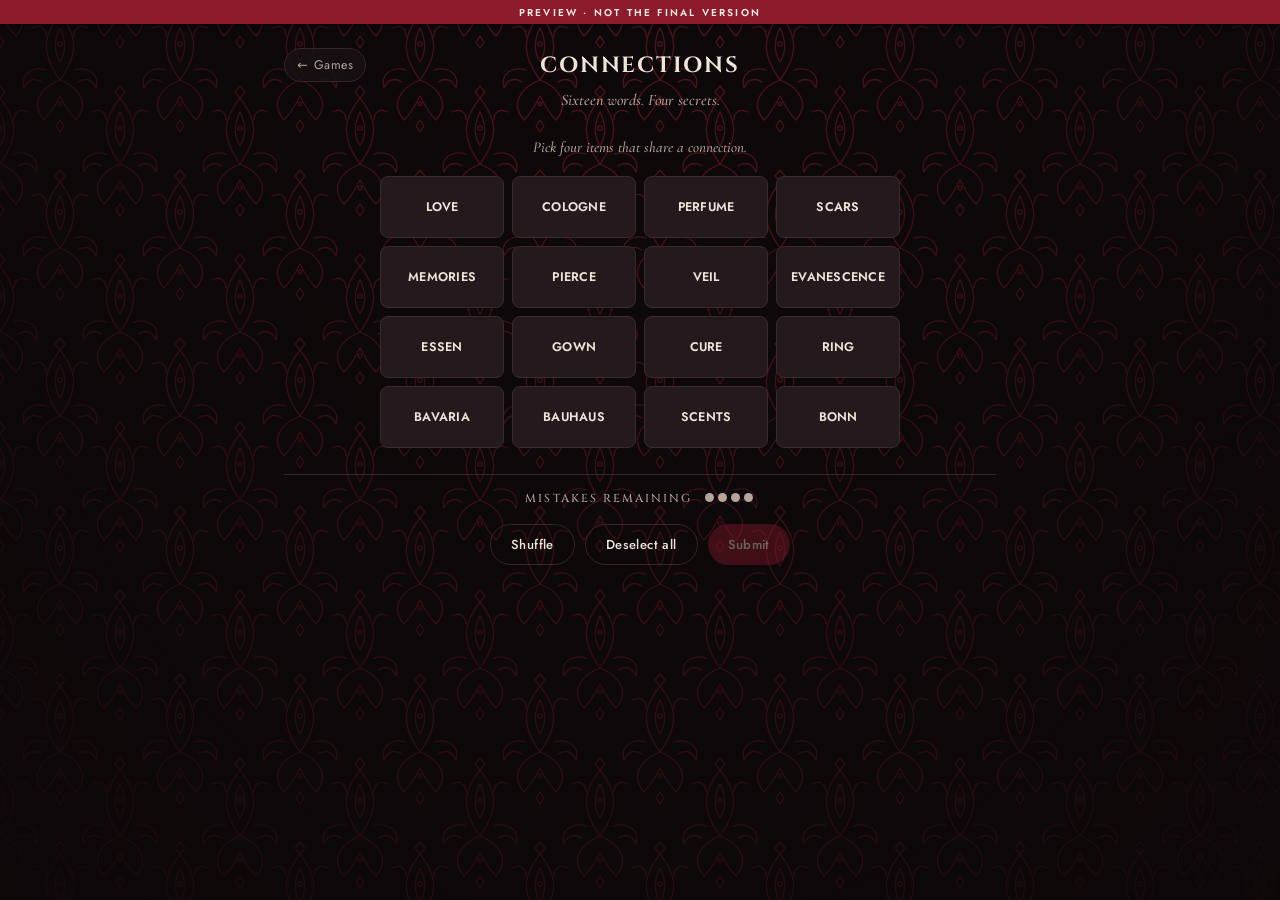
==== connections.html @ 5ed7ba8a "Add files via upload" ====
<!DOCTYPE html>
<html lang="en">
<head>
<meta charset="UTF-8">
<meta name="viewport" content="width=device-width, initial-scale=1.0, maximum-scale=1.0, user-scalable=no">
<meta name="robots" content="noindex, nofollow">

<link rel="icon" href="favicon.ico" sizes="any">
<link rel="icon" href="favicon-32.png" type="image/png" sizes="32x32">
<link rel="apple-touch-icon" href="favicon-180.png">
<meta name="theme-color" content="#0E090A">
<meta name="apple-mobile-web-app-capable" content="yes">
<meta name="mobile-web-app-capable" content="yes">
<meta name="apple-mobile-web-app-status-bar-style" content="black">
<meta name="apple-mobile-web-app-title" content="Deema’s Games">
<title>Connections — Deema’s Bridal Shower</title>
<link rel="stylesheet" href="fonts.css">
<link rel="stylesheet" href="styles.css">
<link rel="stylesheet" href="theme.css">
</head>
<body data-title="games.connections.title">

<div class="confetti"></div>

<div class="wrap">

  <div class="game-header">
    <a class="back-link" href="index.html">&larr; <span data-cfg="site.backLabel">Games</span></a>
    <h1 class="game-title" data-cfg="games.connections.title">Connections</h1>
    <span class="header-spacer back-link" aria-hidden="true">&larr; <span data-cfg="site.backLabel">Games</span></span>
  </div>
  <p class="game-sub" data-cfg="games.connections.sub">Sixteen words. Four secrets.</p>
  <p class="conn-instructions">Pick four items that share a connection.</p>

  <div id="solvedGroups"></div>
  <div class="conn-grid" id="grid"></div>

  <div class="mistakes" id="mistakes"></div>

  <div class="conn-controls">
    <button class="pill-btn ghost" id="shuffleBtn">Shuffle</button>
    <button class="pill-btn ghost" id="deselectBtn">Deselect all</button>
    <button class="pill-btn" id="submitBtn">Submit</button>
  </div>

</div>

<div class="toast" id="toast"></div>

<!-- Win / finish modal -->
<div class="modal-overlay" id="modalOverlay">
  <div class="win-modal">
    <div class="win-seal" id="winSeal">
      <svg viewBox="0 0 24 24" fill="none" xmlns="http://www.w3.org/2000/svg">
        <path d="M12 2c.6 3.6 2.4 5.4 6 6-3.6.6-5.4 2.4-6 6-.6-3.6-2.4-5.4-6-6 3.6-.6 5.4-2.4 6-6Z" fill="#fff"/>
        <path d="M19 15c.3 1.8 1.2 2.7 3 3-1.8.3-2.7 1.2-3 3-.3-1.8-1.2-2.7-3-3 1.8-.3 2.7-1.2 3-3Z" fill="#fff" opacity="0.85"/>
      </svg>
    </div>
    <h2 id="winTitle"></h2>
    <p id="winSub"></p>
    <p class="share-line" id="shareLine"></p>
    <div class="win-emoji-grid" id="winEmojiGrid"></div>
    <div class="share-row" id="shareRow">
      <button class="share-btn whatsapp" id="shareWhatsapp">
        <svg width="16" height="16" viewBox="0 0 24 24" fill="currentColor"><path d="M12.04 2C6.58 2 2.13 6.45 2.13 11.91c0 1.75.46 3.45 1.32 4.95L2.05 22l5.25-1.38a9.87 9.87 0 0 0 4.74 1.21h.01c5.46 0 9.9-4.45 9.9-9.91C21.96 6.45 17.5 2 12.04 2Z"/></svg>
        Share on WhatsApp
      </button>
      <button class="share-btn native" id="shareNative">&#128241; Share</button>
      <button class="share-btn copy" id="shareCopy">Copy message</button>
    </div>
    <button class="play-again-btn" id="playAgainBtn">&#8635; Play again</button>
  </div>
</div>

<script src="config.js"></script>
<script src="confetti.js"></script>
<script src="haptics.js"></script>
<script src="common.js"></script>
<script>
/* Groups + wording come from config.js (GAME_CONFIG.connections). */
const CFG = GAME_CONFIG.connections;
const CATEGORIES = CFG.groups.map(g => ({ key:g.key, name:g.name, words:g.words.map(w => w.toUpperCase()) }));
const MAX_MISTAKES = 4;
const EMOJI = { y:'🟨', g:'🟩', b:'🟦', p:'🟪' };
const SHARE_LINE = CFG.shareLine;

let allWords = [];
CATEGORIES.forEach(cat=>{
  if(cat.words.length !== 4) console.warn('Group "' + cat.name + '" should have exactly 4 words');
  cat.words.forEach(w=> allWords.push({ word:w, cat:cat.key }));
});

let order = [...allWords];
let selected = [];
let solved = [];
let mistakesUsed = 0;
let locked = false;
let guessLog = [];

const grid = document.getElementById('grid');
const solvedGroupsEl = document.getElementById('solvedGroups');
const mistakesEl = document.getElementById('mistakes');
const toastEl = document.getElementById('toast');
const submitBtn = document.getElementById('submitBtn');

function shuffle(arr){
  const a = [...arr];
  for(let i=a.length-1;i>0;i--){
    const j = Math.floor(Math.random()*(i+1));
    [a[i],a[j]] = [a[j],a[i]];
  }
  return a;
}

function showToast(msg){
  toastEl.textContent = msg;
  toastEl.classList.add('show');
  setTimeout(()=>toastEl.classList.remove('show'), 1300);
}

/* Long words (e.g. EVANESCENCE) shrink until they fit their tile. */
function fitCells(){
  grid.querySelectorAll('.conn-cell').forEach(cell=>{
    const span = cell.firstChild;
    cell.style.fontSize = '';
    let size = parseFloat(getComputedStyle(cell).fontSize);
    const pad = parseFloat(getComputedStyle(cell).paddingLeft) * 2 + 2;
    while(span.offsetWidth > cell.clientWidth - pad && size > 6.5){
      size -= 0.5;
      cell.style.fontSize = size + 'px';
    }
  });
}
window.addEventListener('resize', fitCells);

function render(){
  grid.innerHTML = '';
  const remaining = order.filter(item => !solved.includes(item.cat));
  remaining.forEach(item=>{
    const cell = document.createElement('button');
    cell.className = 'conn-cell';
    const span = document.createElement('span');
    span.textContent = item.word;
    cell.appendChild(span);
    if(selected.includes(item.word)) cell.classList.add('selected');
    cell.addEventListener('click', ()=> toggleSelect(item.word));
    grid.appendChild(cell);
  });
  fitCells();

  solvedGroupsEl.innerHTML = '';
  solved.forEach(catKey=>{
    const cat = CATEGORIES.find(c=>c.key===catKey);
    const div = document.createElement('div');
    div.className = 'solved-group ' + catKey;
    div.innerHTML = `<div class="g-title"></div><div class="g-items"></div>`;
    div.querySelector('.g-title').textContent = cat.name;
    div.querySelector('.g-items').textContent = cat.words.join(' · ');
    solvedGroupsEl.appendChild(div);
  });

  mistakesEl.innerHTML = 'Mistakes remaining&nbsp; ' +
    Array.from({length:MAX_MISTAKES}).map((_,i)=>
      `<span class="dot${i < mistakesUsed ? ' used' : ''}"></span>`
    ).join('');

  submitBtn.disabled = selected.length !== 4;
  if(solved.length === CATEGORIES.length) submitBtn.disabled = true;
}

function toggleSelect(word){
  if(locked) return;
  haptic(6);
  if(selected.includes(word)){
    selected = selected.filter(w=>w!==word);
  } else {
    if(selected.length >= 4) return;
    selected.push(word);
  }
  render();
}

function submitGuess(){
  if(selected.length !== 4 || locked) return;
  locked = true;

  const cats = selected.map(w => allWords.find(a=>a.word===w).cat);
  guessLog.push(cats);
  const allSame = cats.every(c => c === cats[0]);

  if(allSame){
    haptic([10,30,10]);
    solved.push(cats[0]);
    selected = [];
    locked = false;
    render();

    if(solved.length === CATEGORIES.length){
      setTimeout(()=>{ launchConfettiBurst(); openModal(true); }, 500);
    }
  } else {
    const counts = {};
    cats.forEach(c => counts[c] = (counts[c]||0) + 1);
    const maxCount = Math.max(...Object.values(counts));

    document.querySelectorAll('.conn-cell.selected').forEach(el=>el.classList.add('shake'));
    mistakesUsed++;
    haptic(15);

    setTimeout(()=>{
      document.querySelectorAll('.conn-cell.selected').forEach(el=>el.classList.remove('shake'));
      if(maxCount === 3) showToast('One away…');
      locked = false;

      if(mistakesUsed >= MAX_MISTAKES){
        CATEGORIES.forEach(c=>{ if(!solved.includes(c.key)) solved.push(c.key); });
        selected = [];
        render();
        setTimeout(()=> openModal(false), 400);
      } else {
        render();
      }
    }, 420);
  }
}

document.getElementById('submitBtn').addEventListener('click', submitGuess);
document.getElementById('deselectBtn').addEventListener('click', ()=>{ selected = []; render(); });
document.getElementById('shuffleBtn').addEventListener('click', ()=>{ order = shuffle(order); render(); });

/* ---------------- win / lose modal + share ---------------- */
const modalOverlay = document.getElementById('modalOverlay');
const winSeal = document.getElementById('winSeal');
const winTitle = document.getElementById('winTitle');
const winSub = document.getElementById('winSub');
const shareLine = document.getElementById('shareLine');
const shareRow = document.getElementById('shareRow');
const winEmojiGrid = document.getElementById('winEmojiGrid');

function buildEmojiGrid(){
  return guessLog.map(row => row.map(c => EMOJI[c]).join('')).join('\n');
}

function openModal(won){
  winEmojiGrid.textContent = buildEmojiGrid();
  if(won){
    winSeal.classList.remove('hidden');
    winTitle.textContent = CFG.winTitle;
    winSub.textContent = `Solved with ${mistakesUsed} mistake${mistakesUsed===1?'':'s'}.`;
    shareLine.textContent = '“' + SHARE_LINE + '”';
    shareLine.style.display = '';
    shareRow.style.display = '';
  } else {
    winSeal.classList.add('hidden');
    winTitle.textContent = 'So close!';
    winSub.textContent = "Out of guesses — here's the full list above.";
    shareLine.style.display = 'none';
    shareRow.style.display = 'none';
  }
  modalOverlay.classList.add('show');
}
function closeModal(){ modalOverlay.classList.remove('show'); }

document.getElementById('playAgainBtn').addEventListener('click', ()=>{
  closeModal();
  selected = []; solved = []; mistakesUsed = 0; guessLog = []; locked = false;
  order = shuffle(allWords);
  render();
});
modalOverlay.addEventListener('click', (e)=>{ if(e.target === modalOverlay) closeModal(); });

function shareText(){ return `${SHARE_LINE}\n\n${buildEmojiGrid()}`; }
document.getElementById('shareWhatsapp').addEventListener('click', ()=>{
  window.open('https://wa.me/?text=' + encodeURIComponent(shareText()), '_blank');
});
document.getElementById('shareNative').addEventListener('click', async ()=>{
  if(navigator.share){
    try{ await navigator.share({ text: shareText() }); } catch(e){}
  } else { copyToClipboard(); }
});
document.getElementById('shareCopy').addEventListener('click', copyToClipboard);
function copyToClipboard(){
  navigator.clipboard.writeText(shareText()).then(()=>{
    showToast('Copied — paste it anywhere!');
  }).catch(()=>{
    showToast('Could not copy — try Share instead');
  });
}

order = shuffle(order);
render();
// fonts load after first paint; re-fit once they're ready
if(document.fonts && document.fonts.ready) document.fonts.ready.then(fitCells);
</script>
</body>
</html>
---- fonts.css ----
/* Self-hosted fonts (no Google Fonts request, so the page loads fast and works offline-ish).
   Licences: UnifrakturCook, Cinzel, Cormorant Garamond, Jost are all SIL Open Font License 1.1 (free for commercial use). */

@font-face{ font-family:'UnifrakturCook'; font-style:normal; font-weight:700; font-display:swap;
  src:url('unifrakturcook-latin-700-normal.woff2') format('woff2'); }

@font-face{ font-family:'Cinzel'; font-style:normal; font-weight:500; font-display:swap;
  src:url('cinzel-latin-500-normal.woff2') format('woff2'); }
@font-face{ font-family:'Cinzel'; font-style:normal; font-weight:700; font-display:swap;
  src:url('cinzel-latin-700-normal.woff2') format('woff2'); }

@font-face{ font-family:'Cormorant Garamond'; font-style:italic; font-weight:500; font-display:swap;
  src:url('cormorant-garamond-latin-500-italic.woff2') format('woff2'); }
@font-face{ font-family:'Cormorant Garamond'; font-style:italic; font-weight:600; font-display:swap;
  src:url('cormorant-garamond-latin-600-italic.woff2') format('woff2'); }
@font-face{ font-family:'Cormorant Garamond'; font-style:normal; font-weight:600; font-display:swap;
  src:url('cormorant-garamond-latin-600-normal.woff2') format('woff2'); }

@font-face{ font-family:'Jost'; font-style:normal; font-weight:400; font-display:swap;
  src:url('jost-latin-400-normal.woff2') format('woff2'); }
@font-face{ font-family:'Jost'; font-style:normal; font-weight:500; font-display:swap;
  src:url('jost-latin-500-normal.woff2') format('woff2'); }
@font-face{ font-family:'Jost'; font-style:normal; font-weight:600; font-display:swap;
  src:url('jost-latin-600-normal.woff2') format('woff2'); }
---- styles.css ----
/* ============================================================
   PARTY GAMES — shared structure
   Everything colour/font related is a CSS variable at the top.
   A customer theme (theme.css) only overrides these variables
   and adds decoration — it never needs to touch this file.
   ============================================================ */

:root{
  /* surfaces + text */
  --ivory:      #FBF6ED;   /* page background */
  --paper:      #FFFFFF;   /* cards, modals, empty cells */
  --ink:        #2B231D;   /* main text */
  --ink-soft:   #7A6C5D;   /* secondary text */
  --rule:       #E4D9C6;   /* hairlines + borders */

  /* accents */
  --rose:       #C1707E;
  --rose-deep:  #9C4A58;
  --gold:       #AE8A4E;
  --gold-soft:  #E8D9B8;
  --on-accent:  #FFFFFF;  /* text on top of an accent colour */

  /* buttons + toast */
  --btn-bg:     var(--ink);
  --btn-fg:     #FFFFFF;
  --btn-hover:  var(--rose-deep);
  --toast-bg:   var(--ink);
  --toast-fg:   #FFFFFF;
  --overlay:    rgba(43,35,29,0.45);

  /* Wordle states */
  --correct:    #6E8B5E;
  --present:    #C79A2E;
  --absent:     #9C9186;
  --cell-filled:#B8A98F;
  --key-bg:     #E4DACB;
  --key-hover:  #D9CCB6;

  /* Connections */
  --tile-bg:       #EFE7D8;
  --tile-hover:    #E4D8C1;
  --selected-bg:   var(--ink);
  --selected-fg:   #FFFFFF;
  --cat-yellow-bg: #FBF0D6;  --cat-yellow: #C79A2E;   /* bg = fill, fg = text colour */
  --cat-green-bg:  #E7EFDF;  --cat-green:  #6E8B5E;
  --cat-blue-bg:   #E1EAF1;  --cat-blue:   #5C7C9C;
  --cat-purple-bg: #EEE1EC;  --cat-purple: #8A6389;

  /* Mini crossword */
  --xw-cell:    #FFFFFF;
  --xw-ink:     #2B231D;
  --xw-num:     #7A6C5D;
  --xw-line:    #2B231D;   /* grid lines + black squares */
  --xw-word:    #F6EEDC;   /* highlighted word */
  --xw-active:  #E8D9B8;   /* highlighted cell */
  --xw-active-ink: #9C4A58;

  /* fonts */
  --font-display: Georgia, 'Times New Roman', serif;   /* big masthead */
  --font-heading: Georgia, 'Times New Roman', serif;   /* titles */
  --font-italic:  Georgia, 'Times New Roman', serif;   /* taglines */
  --font-body:    'Jost', system-ui, sans-serif;
  --font-letters: ui-monospace, Menlo, Consolas, monospace;

  --radius: 14px;
  --shadow: 0 1px 2px rgba(43,35,29,0.06), 0 8px 24px rgba(43,35,29,0.07);
  --shadow-hover: 0 4px 6px rgba(43,35,29,0.08), 0 16px 32px rgba(43,35,29,0.11);
  --texture: rgba(174,138,78,0.10);
}

*{ box-sizing:border-box; }
html,body{ margin:0; padding:0; }

body{
  background:var(--ivory);
  color:var(--ink);
  font-family:var(--font-body);
  min-height:100vh;
  position:relative;
  overflow-x:hidden;
  -webkit-text-size-adjust:100%;
}

/* faint texture so the page doesn't read flat */
body::before{
  content:"";
  position:fixed; inset:0;
  background-image: radial-gradient(circle at 1px 1px, var(--texture) 1px, transparent 0);
  background-size:22px 22px;
  pointer-events:none;
  z-index:0;
}

a{ color:inherit; }

/* ---------- confetti drift (ambient motion) ---------- */
.confetti{ position:fixed; inset:0; pointer-events:none; z-index:1; overflow:hidden; }
.confetti span{
  position:absolute; top:-5%;
  width:7px; height:11px;
  opacity:0.55;
  animation:drift linear infinite;
  border-radius:1px;
}
@keyframes drift{ to{ transform:translateY(112vh) rotate(200deg); } }
@media (prefers-reduced-motion: reduce){ .confetti{ display:none; } }

/* ---------- shell ---------- */
.wrap{
  position:relative; z-index:2;
  max-width:760px;
  margin:0 auto;
  padding:48px 24px 80px;
}

.eyebrow{
  font-family:var(--font-body);
  font-size:12px;
  letter-spacing:0.22em;
  text-transform:uppercase;
  color:var(--rose-deep);
  text-align:center;
  margin:0 0 14px;
}

.masthead{
  text-align:center;
  font-family:var(--font-display);
  font-style:italic;
  font-weight:600;
  font-size:clamp(40px,9vw,64px);
  line-height:1.02;
  margin:0;
  letter-spacing:-0.01em;
}
.masthead .amp{ color:var(--rose); font-style:italic; display:block; }

.subhead{
  text-align:center;
  font-family:var(--font-body);
  font-size:14px;
  color:var(--ink-soft);
  margin:14px 0 0;
  letter-spacing:0.04em;
}

.rule{
  border:none;
  border-top:1px solid var(--rule);
  margin:34px auto;
  max-width:420px;
  position:relative;
}
.rule::after{
  content:"✦";
  position:absolute; left:50%; top:50%;
  transform:translate(-50%,-50%);
  background:var(--ivory);
  color:var(--gold);
  padding:0 12px;
  font-size:12px;
}

/* ---------- tile grid (landing) ---------- */
.tile-grid{
  display:grid;
  grid-template-columns:repeat(3,1fr);
  gap:20px;
  margin-top:36px;
}
@media (max-width:640px){ .tile-grid{ grid-template-columns:1fr; } }

.tile{
  background:var(--paper);
  border:1px solid var(--rule);
  border-radius:var(--radius);
  box-shadow:var(--shadow);
  padding:28px 20px 22px;
  text-align:center;
  text-decoration:none;
  color:var(--ink);
  display:flex;
  flex-direction:column;
  align-items:center;
  gap:10px;
  transition:transform .18s ease, box-shadow .18s ease;
  position:relative;
}
.tile:hover{ transform:translateY(-4px); box-shadow:var(--shadow-hover); }
.tile:focus-visible{ outline:3px solid var(--rose); outline-offset:3px; }

.tile-icon{ width:76px; height:auto; max-height:64px; object-fit:contain; margin-bottom:2px; }

.tile h2{ font-family:var(--font-heading); font-weight:600; font-size:21px; margin:2px 0 0; }
.tile p{ font-size:12.5px; color:var(--ink-soft); margin:0; letter-spacing:0.02em; }
.tile .tag{
  margin-top:6px;
  font-family:var(--font-letters);
  font-size:10px;
  letter-spacing:0.08em;
  color:var(--gold);
  text-transform:uppercase;
}

footer.foot{
  text-align:center;
  margin-top:56px;
  font-family:var(--font-italic);
  font-style:italic;
  color:var(--ink-soft);
  font-size:14px;
}

/* ---------- game chrome (shared by game pages) ---------- */
.game-header{
  display:grid;
  grid-template-columns: auto 1fr auto;
  align-items:center;
  gap:10px;
  margin-bottom:8px;
}
.back-link{
  grid-column:1;
  justify-self:start;
  font-family:var(--font-body);
  font-size:13px;
  color:var(--ink-soft);
  text-decoration:none;
  border:1px solid var(--rule);
  background:var(--paper);
  padding:7px 12px;
  border-radius:20px;
  display:inline-flex;
  align-items:center;
  gap:6px;
  white-space:nowrap;
  flex-shrink:0;
}
.back-link:hover{ border-color:var(--rose); color:var(--rose-deep); }
.header-spacer{ grid-column:3; visibility:hidden; pointer-events:none; }

.game-title{
  font-family:var(--font-heading);
  font-style:italic;
  font-weight:600;
  font-size:28px;
  text-align:center;
  margin:0;
}
.game-sub{ text-align:center; color:var(--ink-soft); font-size:13px; margin:6px 0 28px; }

.pill-btn{
  font-family:var(--font-body);
  font-weight:500;
  font-size:13px;
  letter-spacing:0.03em;
  background:var(--btn-bg);
  color:var(--btn-fg);
  border:none;
  border-radius:24px;
  padding:10px 20px;
  cursor:pointer;
  transition:background .15s ease, transform .1s ease;
}
.pill-btn:hover{ background:var(--btn-hover); }
.pill-btn:active{ transform:scale(0.97); }
.pill-btn:disabled{ opacity:0.4; cursor:default; }
.pill-btn.ghost{ background:transparent; color:var(--ink); border:1px solid var(--rule); }
.pill-btn.ghost:hover{ background:var(--paper); border-color:var(--rose); color:var(--rose-deep); }

.toast{
  position:fixed;
  top:22px; left:50%;
  transform:translateX(-50%) translateY(-16px);
  background:var(--toast-bg);
  color:var(--toast-fg);
  font-family:var(--font-body);
  font-size:13.5px;
  padding:10px 18px;
  border-radius:8px;
  opacity:0;
  pointer-events:none;
  transition:opacity .2s ease, transform .2s ease;
  z-index:50;
  box-shadow:var(--shadow);
  max-width:90vw;
  text-align:center;
}
.toast.show{ opacity:1; transform:translateX(-50%) translateY(0); }

/* ---------- WORDLE ---------- */
.wordle-board{
  display:grid;
  grid-template-rows:repeat(6,1fr);
  gap:6px;
  max-width:330px;
  margin:0 auto 26px;
}
.wordle-row{ display:grid; grid-template-columns:repeat(5,1fr); gap:6px; }
.wordle-cell{
  aspect-ratio:1;
  border:2px solid var(--rule);
  background:var(--paper);
  display:flex; align-items:center; justify-content:center;
  font-family:var(--font-letters);
  font-weight:700;
  font-size:26px;
  text-transform:uppercase;
  color:var(--ink);
  border-radius:6px;
  transition:transform .12s ease;
}
.wordle-cell.filled{ border-color:var(--cell-filled); }
.wordle-cell.pop{ transform:scale(1.06); }
.wordle-cell.correct{ background:var(--correct); border-color:var(--correct); color:var(--on-accent); }
.wordle-cell.present{ background:var(--present); border-color:var(--present); color:var(--on-accent); }
.wordle-cell.absent{ background:var(--absent); border-color:var(--absent); color:var(--on-accent); }
.wordle-cell.flip{ animation:flip .5s ease forwards; }
@keyframes flip{
  0%{ transform:rotateX(0); } 50%{ transform:rotateX(90deg); }
  51%{ transform:rotateX(90deg); } 100%{ transform:rotateX(0); }
}

.keyboard{ max-width:480px; margin:0 auto; display:flex; flex-direction:column; gap:8px; }
.key-row{ display:flex; gap:6px; justify-content:center; }
.key{
  font-family:var(--font-body);
  font-weight:600;
  font-size:13px;
  border:none;
  background:var(--key-bg);
  color:var(--ink);
  border-radius:6px;
  height:46px;
  min-width:32px;
  flex:1;
  display:flex; align-items:center; justify-content:center;
  cursor:pointer;
  transition:background .12s ease, transform .08s ease;
  text-transform:uppercase;
}
.key:hover{ background:var(--key-hover); }
.key:active{ transform:scale(0.90); background:var(--key-hover); }
.key.wide{ flex:1.6; font-size:11px; }
.key.correct{ background:var(--correct); color:var(--on-accent); }
.key.present{ background:var(--present); color:var(--on-accent); }
.key.absent{ background:var(--absent); color:var(--on-accent); }

/* ---------- CONNECTIONS ---------- */
.conn-instructions{ text-align:center; font-size:13px; color:var(--ink-soft); margin-bottom:20px; }
.conn-grid{
  display:grid;
  grid-template-columns:repeat(4,1fr);
  gap:8px;
  max-width:520px;
  margin:0 auto 18px;
}
.conn-cell{
  aspect-ratio:2/1;
  background:var(--tile-bg);
  color:var(--ink);
  border:none;
  border-radius:8px;
  font-family:var(--font-body);
  font-weight:600;
  font-size:12.5px;
  letter-spacing:0.02em;
  text-transform:uppercase;
  display:flex; align-items:center; justify-content:center;
  text-align:center;
  padding:6px;
  cursor:pointer;
  transition:transform .1s ease, background .15s ease;
  user-select:none;
  overflow:hidden;
  white-space:nowrap;
}
.conn-cell:hover{ background:var(--tile-hover); }
.conn-cell:active{ transform:scale(0.93); }
.conn-cell.selected{ background:var(--selected-bg); color:var(--selected-fg); transform:scale(0.97); }
.conn-cell.shake{ animation:shake .4s ease; }
@keyframes shake{
  20%{ transform:translateX(-6px); } 40%{ transform:translateX(6px); }
  60%{ transform:translateX(-4px); } 80%{ transform:translateX(4px); }
}

.solved-group{
  max-width:520px;
  margin:0 auto 8px;
  border-radius:8px;
  padding:14px 16px;
  text-align:center;
  animation:reveal .3s ease;
}
@keyframes reveal{ from{ opacity:0; transform:translateY(-6px);} to{ opacity:1; transform:translateY(0);} }
.solved-group.y{ background:var(--cat-yellow-bg); color:var(--cat-yellow); }
.solved-group.g{ background:var(--cat-green-bg);  color:var(--cat-green); }
.solved-group.b{ background:var(--cat-blue-bg);   color:var(--cat-blue); }
.solved-group.p{ background:var(--cat-purple-bg); color:var(--cat-purple); }
.solved-group .g-title{ font-weight:700; font-size:13px; letter-spacing:0.02em; text-transform:uppercase; }
.solved-group .g-items{ font-size:12.5px; margin-top:2px; text-transform:uppercase; }

.conn-controls{ display:flex; gap:10px; justify-content:center; margin-top:18px; }
.mistakes{
  text-align:center;
  font-size:12.5px;
  color:var(--ink-soft);
  margin-top:26px;
  padding-top:16px;
  border-top:1px solid var(--rule);
  letter-spacing:0.15em;
}
.mistakes .dot{ display:inline-block; width:9px; height:9px; border-radius:50%; background:var(--ink-soft); margin:0 2px; }
.mistakes .dot.used{ background:var(--rose); }

/* ---------- MINI CROSSWORD (grid + clue bar + keyboard) ---------- */
.xw-wrap{ max-width:420px; }

.xw-board{
  display:grid;
  gap:2px;
  background:var(--xw-line);
  padding:2px;
  border-radius:6px;
  width:min(100%, 340px);
  aspect-ratio:1;
  margin:8px auto 14px;
}
.xw-cell{
  background:var(--xw-cell);
  position:relative;
  display:flex; align-items:center; justify-content:center;
  cursor:pointer;
  user-select:none;
  transition:transform .08s ease;
}
.xw-cell.block{ background:var(--xw-line); cursor:default; }
.xw-cell:not(.block):active{ transform:scale(0.90); }
.xw-cell .xw-letter{
  font-family:var(--font-letters);
  font-weight:700;
  font-size:clamp(16px, 5vw, 24px);
  text-transform:uppercase;
  color:var(--xw-ink);
  line-height:1;
}
.xw-cell.active-word{ background:var(--xw-word); }
.xw-cell.active-cell{ background:var(--xw-active); }
.xw-cell.active-cell .xw-letter{ color:var(--xw-active-ink); }
.xw-num{
  position:absolute; top:2px; left:4px;
  font-family:var(--font-body);
  font-size:9px;
  color:var(--xw-num);
  font-weight:600;
  pointer-events:none;
}

.xw-cluebar{
  display:flex;
  align-items:center;
  gap:8px;
  background:var(--rose);
  border-radius:10px;
  padding:10px 6px;
  margin-bottom:16px;
  min-height:52px;
}
.xw-nav-arrow{
  flex-shrink:0;
  width:34px; height:34px;
  border-radius:50%;
  border:none;
  background:rgba(255,255,255,0.25);
  color:var(--on-accent);
  font-size:19px;
  line-height:1;
  cursor:pointer;
  display:flex; align-items:center; justify-content:center;
}
.xw-nav-arrow:hover{ background:rgba(255,255,255,0.4); }
.xw-nav-arrow:active{ transform:scale(0.92); }
.xw-clue-text{
  flex:1;
  color:var(--on-accent);
  font-family:var(--font-body);
  font-size:13.5px;
  line-height:1.35;
  text-align:center;
}
.xw-keyboard{ margin-bottom:16px; }
.xw-toolbar{ display:flex; gap:8px; justify-content:center; flex-wrap:wrap; }
.xw-toolbar .pill-btn{ padding:9px 16px; font-size:12.5px; }

@media (max-width:480px){
  .xw-board{ width:min(100%, 300px); margin:4px auto 12px; }
  .xw-cluebar{ padding:8px 4px; margin-bottom:12px; min-height:46px; }
  .xw-nav-arrow{ width:30px; height:30px; font-size:17px; }
  .xw-clue-text{ font-size:12.5px; }
  .xw-keyboard{ margin-bottom:12px; }
  .key{ height:42px; font-size:12px; }
}

/* ---------- restart / new-word control ----------
   Deliberately distinct from .pill-btn so it can't be mistaken for the
   on-screen Enter key: outlined, accent-toned, on its own row. */
.restart-row{
  display:flex; justify-content:center;
  margin-top:26px;
  padding-top:20px;
  border-top:1px solid var(--rule);
}
.restart-btn{
  font-family:var(--font-body);
  font-weight:600;
  font-size:13px;
  letter-spacing:0.03em;
  background:var(--paper);
  color:var(--rose-deep);
  border:1.5px solid var(--rose);
  border-radius:24px;
  padding:10px 22px;
  cursor:pointer;
  display:inline-flex; align-items:center; gap:7px;
  transition:background .15s ease, transform .1s ease;
}
.restart-btn:hover{ background:var(--rose); color:var(--on-accent); }
.restart-btn:active{ transform:scale(0.97); }

/* ---------- win modal ---------- */
.modal-overlay{
  position:fixed; inset:0;
  background:var(--overlay);
  display:flex; align-items:center; justify-content:center;
  z-index:60;
  opacity:0; pointer-events:none;
  transition:opacity .25s ease;
  padding:20px;
}
.modal-overlay.show{ opacity:1; pointer-events:auto; }

.win-modal{
  background:var(--paper);
  border-radius:18px;
  padding:34px 30px 28px;
  max-width:360px;
  width:100%;
  text-align:center;
  box-shadow:0 20px 60px rgba(0,0,0,0.35);
  transform:scale(0.85) translateY(10px);
  transition:transform .3s cubic-bezier(.34,1.56,.64,1);
  position:relative;
}
.modal-overlay.show .win-modal{ transform:scale(1) translateY(0); }

.win-seal{
  width:64px; height:64px;
  margin:0 auto 14px;
  border-radius:50%;
  display:flex; align-items:center; justify-content:center;
  background:var(--rose-deep);
}
.win-seal svg{ width:30px; height:30px; }
.win-seal.hidden{ display:none; }
.win-modal h2{ font-family:var(--font-heading); font-style:italic; font-weight:600; font-size:26px; margin:0 0 6px; }
.win-modal p{ font-size:13.5px; color:var(--ink-soft); margin:0 0 22px; }
.win-emoji-grid{ font-size:20px; line-height:1.35; letter-spacing:2px; margin-bottom:20px; user-select:all; white-space:pre-line; }
.share-line{
  font-family:var(--font-italic);
  font-style:italic;
  font-size:14px;
  color:var(--rose-deep);
  line-height:1.4;
  margin:0 0 18px;
  padding:0 4px;
}

.share-row{ display:flex; flex-direction:column; gap:9px; }
.share-btn{
  font-family:var(--font-body);
  font-weight:600;
  font-size:13.5px;
  border-radius:24px;
  padding:11px 18px;
  cursor:pointer;
  border:none;
  display:flex; align-items:center; justify-content:center; gap:8px;
  transition:transform .1s ease, filter .15s ease;
}
.share-btn:active{ transform:scale(0.97); }
.share-btn:hover{ filter:brightness(0.94); }
.share-btn.whatsapp{ background:#3FA34D; color:#fff; }
.share-btn.native{ background:var(--btn-bg); color:var(--btn-fg); }
.share-btn.copy{ background:transparent; color:var(--ink); border:1px solid var(--rule); }

.play-again-btn{
  margin-top:6px;
  font-family:var(--font-body);
  font-weight:600;
  font-size:13.5px;
  letter-spacing:0.03em;
  background:var(--btn-bg);
  color:var(--btn-fg);
  border:none;
  border-radius:24px;
  padding:11px 24px;
  cursor:pointer;
  display:inline-flex; align-items:center; gap:7px;
  transition:background .15s ease, transform .1s ease;
}
.play-again-btn:hover{ background:var(--btn-hover); }
.play-again-btn:active{ transform:scale(0.97); }

/* ---------- confetti burst (on win) ---------- */
.burst-piece{
  position:fixed;
  top:-10px;
  width:8px; height:14px;
  z-index:70;
  pointer-events:none;
  animation:burst-fall var(--dur) ease-in forwards;
  animation-delay:var(--delay);
}
@keyframes burst-fall{
  0%{ transform:translate(0,0) rotate(0deg); opacity:1; }
  100%{ transform:translate(var(--x), 105vh) rotate(var(--rot)); opacity:0.9; }
}
@media (prefers-reduced-motion: reduce){ .burst-piece{ display:none; } }

/* ============================================================
   MOBILE COMPACTION — keeps Wordle & Connections inside a single
   phone screen with no scrolling.
   ============================================================ */
@media (max-width:480px){
  .wrap{ padding:20px 14px 28px; }
  .game-header{ margin-bottom:2px; }
  .game-title{ font-size:23px; }
  .game-sub{ margin:4px 0 16px; font-size:12px; }
  .back-link{ padding:6px 10px; font-size:12px; }

  .wordle-board{ gap:5px; margin:0 auto 16px; max-width:280px; }
  .wordle-cell{ font-size:21px; border-width:1.5px; }
  .keyboard{ gap:6px; }
  .key-row{ gap:4px; }
  .key{ height:44px; font-size:12px; min-width:26px; }
  .restart-row{ margin-top:16px; padding-top:14px; }
  .restart-btn{ padding:8px 18px; font-size:12.5px; }

  .conn-instructions{ margin-bottom:14px; font-size:12px; }
  .conn-grid{ gap:6px; margin-bottom:14px; }
  .conn-cell{ font-size:11px; padding:4px; aspect-ratio:2.3/1; }
  .solved-group{ padding:10px 12px; margin-bottom:6px; }
  .solved-group .g-title{ font-size:11.5px; }
  .solved-group .g-items{ font-size:11.5px; }
  .conn-controls{ margin-top:14px; gap:8px; flex-wrap:wrap; }
  .conn-controls .pill-btn{ padding:9px 14px; font-size:12px; }
  .mistakes{ margin-top:20px; padding-top:14px; }
}

/* Stop double-tap / pinch zoom firing on rapid key taps
   (belt-and-braces alongside the viewport meta tag). */
button, .conn-cell, .xw-cell{ touch-action:manipulation; -webkit-tap-highlight-color:transparent; }

/* ============================================================
   SHORT-SCREEN ADAPTATION
   Phones show less height than their spec (browser toolbars), so the
   boards and keys scale with the visible height. Each rule has a `vh`
   fallback first, then the better `dvh` version for newer phones.
   ============================================================ */
@media (max-width:480px){
  .wordle-board{
    max-width:min(280px, calc((100vh - 375px) * 0.8333 + 20px));
    max-width:min(280px, calc((100dvh - 375px) * 0.8333 + 20px));
  }
  .xw-board{
    width:min(100%, 300px, calc(100vh - 405px));
    width:min(100%, 300px, calc(100dvh - 405px));
  }
  .key{ height:clamp(34px, 6.2vh, 44px); height:clamp(34px, 6.2dvh, 44px); }
}
@media (max-width:480px) and (max-height:720px){
  .wrap{ padding-bottom:14px; }
  .game-sub{ margin:2px 0 10px; }
  .restart-row{ margin-top:10px; padding-top:10px; }
  .xw-cluebar{ min-height:42px; margin-bottom:8px; }
  .xw-keyboard{ margin-bottom:8px; }
  .conn-controls{ margin-top:10px; }
  .mistakes{ margin-top:14px; padding-top:10px; }
}
/* very narrow phones (iPhone 5/SE 1st gen): keep the header on one line */
@media (max-width:340px){
  .game-title{ font-size:14px !important; letter-spacing:0.02em !important; }
  .back-link{ padding:5px 8px; font-size:11.5px; }
  .conn-grid{ gap:4px; }
}

/* ---------- PREVIEW band (only appears when config.js has preview: true) ---------- */
.preview-bar{
  position:fixed; top:0; left:0; right:0;
  height:24px;
  background:var(--rose);
  color:var(--on-accent);
  font-family:var(--font-body);
  font-weight:600;
  font-size:10px;
  letter-spacing:0.22em;
  text-transform:uppercase;
  display:flex; align-items:center; justify-content:center;
  z-index:80;
  pointer-events:none;
  box-shadow:0 1px 6px rgba(0,0,0,0.45);
}
@media (max-width:480px){ .preview-bar{ height:18px; font-size:9px; } }
---- theme.css ----
/* ============================================================
   THEME — Vintage Gothic (black, deep red, lace)
   Loaded AFTER styles.css. To re-theme for another customer,
   change the colour/font variables in the first block; the
   decoration below (lace, damask, dividers) can stay or go.
   ============================================================ */

:root{
  /* surfaces + text */
  --ivory:#0E090A;
  --paper:#191113;
  --ink:#EFE4D8;
  --ink-soft:#B6A599;
  --rule:#3B2227;

  /* accents */
  --rose:#8E1B2C;           /* fills: clue bar, borders */
  --rose-deep:#DC5468;      /* red used for TEXT on black (lighter so it's readable) */
  --gold:#C9B79F;           /* antique lace / bone for small details */
  --gold-soft:#3B2227;
  --on-accent:#F6EDE3;

  --btn-bg:#8E1B2C;
  --btn-fg:#F6EDE3;
  --btn-hover:#B02238;
  --toast-bg:#8E1B2C;
  --toast-fg:#F6EDE3;
  --overlay:rgba(5,2,3,0.78);

  /* Wordle */
  --correct:#3D7A58;
  --present:#B08A2E;
  --absent:#3A2F32;
  --cell-filled:#85666B;
  --key-bg:#2A1D20;
  --key-hover:#3A272B;

  /* Connections (fill colour + dark text on top) */
  --tile-bg:#241A1D;
  --tile-hover:#33262A;
  --selected-bg:#EFE4D8;
  --selected-fg:#0E090A;
  --cat-yellow-bg:#CDA94E;  --cat-yellow:#1A1012;
  --cat-green-bg:#6E9A74;   --cat-green:#0F1A12;
  --cat-blue-bg:#6F8FB5;    --cat-blue:#0E1520;
  --cat-purple-bg:#9A6FA6;  --cat-purple:#1B0F1F;

  /* Mini crossword: aged-paper squares on black */
  --xw-cell:#E9DFD1;
  --xw-ink:#150E10;
  --xw-num:#5E4B4E;
  --xw-line:#050304;
  --xw-word:#D9BFB6;
  --xw-active:#A3213A;
  --xw-active-ink:#F6EDE3;

  /* confetti (comma separated): deep-red petals + a little bone */
  --confetti:#8E1B2C,#B02238,#6A1020,#D9CBB9,#C0394D;

  /* fonts */
  --font-display:'UnifrakturCook','Cinzel',serif;
  --font-heading:'Cinzel',Georgia,serif;
  --font-italic:'Cormorant Garamond',Georgia,serif;
  --font-letters:'Cinzel',Georgia,serif;

  --shadow:0 1px 2px rgba(0,0,0,0.45), 0 8px 24px rgba(0,0,0,0.5);
  --shadow-hover:0 4px 6px rgba(0,0,0,0.5), 0 16px 32px rgba(0,0,0,0.6);
}

::selection{ background:#8E1B2C; color:#F6EDE3; }
html{ background:var(--ivory); }

/* ---------- background: damask wallpaper + vignette ---------- */
body::before{
  background-image:
    radial-gradient(ellipse at 50% 0%, rgba(14,9,10,0) 0, rgba(14,9,10,0.55) 62%, rgba(14,9,10,0.92) 100%),
    url('damask.svg');
  background-size:auto, 120px 168px;
  opacity:0.55;
}

/* ---------- lace trim along the top edge of every page ---------- */
body::after{
  content:"";
  position:fixed; top:0; left:0; right:0;
  height:24px;
  background:url('lace-edge.svg') repeat-x 0 0 / 40px 24px;
  z-index:5;
  pointer-events:none;
  opacity:0.92;
}

/* ---------- type ---------- */
.eyebrow{
  font-family:var(--font-heading);
  font-weight:500;
  font-size:11px;
  letter-spacing:0.26em;
  color:var(--rose-deep);
  margin-top:10px;
}
.masthead{
  font-style:normal;
  font-weight:700;
  font-size:clamp(56px,16vw,92px);
  line-height:0.95;
  letter-spacing:0;
  color:var(--ink);
  text-shadow:0 2px 24px rgba(142,27,44,0.55);
}
.masthead .amp{
  font-family:var(--font-italic);
  font-style:italic;
  font-weight:600;
  font-size:0.36em;
  letter-spacing:0.04em;
  margin-top:0.35em;
  color:var(--rose-deep);
  text-shadow:none;
}
.subhead{
  font-family:var(--font-heading);
  font-weight:500;
  font-size:12px;
  letter-spacing:0.18em;
  text-transform:uppercase;
  line-height:1.9;
  white-space:pre-line;
  color:var(--ink-soft);
}

/* ornamental divider replaces the plain rule */
.rule{
  border:none;
  height:24px;
  max-width:none;
  margin:26px auto 4px;
  background:url('divider.svg') center / 300px 24px no-repeat;
}
.rule::after{ content:none; }

/* ---------- landing tiles: dark card with a strip of lace ---------- */
.tile{
  overflow:hidden;
  padding-top:44px;
  background:linear-gradient(180deg, #1D1416 0%, #150E10 100%);
  border-color:var(--rule);
}
.tile::before{
  content:"";
  position:absolute; top:0; left:0; right:0; height:24px;
  background:url('lace-edge.svg') repeat-x center top / 40px 24px;
  opacity:0.8;
}
.tile:hover{ border-color:var(--rose); }
.tile h2{
  font-family:var(--font-heading);
  font-weight:700;
  font-size:18px;
  letter-spacing:0.08em;
  text-transform:uppercase;
}
.tile p{
  font-family:var(--font-italic);
  font-style:italic;
  font-size:16px;
  letter-spacing:0;
}
.tile .tag{
  font-family:var(--font-heading);
  font-weight:500;
  font-size:10px;
  letter-spacing:0.2em;
  color:var(--rose-deep);
}
.tile-icon{ width:84px; max-height:84px; margin-bottom:0; }

footer.foot{
  font-family:var(--font-italic);
  font-size:17px;
  margin-top:40px;
  color:var(--ink-soft);
}
footer.foot::before{
  content:""; display:block; height:24px; margin-bottom:12px;
  background:url('divider.svg') center / 260px 24px no-repeat;
}

/* ---------- game pages ---------- */
.game-title{
  font-family:var(--font-heading);
  font-style:normal;
  font-weight:700;
  font-size:22px;
  letter-spacing:0.08em;
  text-transform:uppercase;
}
.game-sub{
  font-family:var(--font-italic);
  font-style:italic;
  font-size:16px;
  color:var(--ink-soft);
}
.back-link{
  background:rgba(25,17,19,0.85);
  border-color:var(--rule);
  font-size:12.5px;
  letter-spacing:0.04em;
}
.back-link:hover{ border-color:var(--rose-deep); color:var(--ink); }

.wordle-cell{ font-weight:700; letter-spacing:0; }
.wordle-cell.correct{ box-shadow:inset 0 0 0 1px rgba(255,255,255,0.12); }
.key{ color:var(--ink); }
.key.correct,.key.present,.key.absent{ color:var(--on-accent); }

.conn-instructions{ font-family:var(--font-italic); font-style:italic; font-size:15px; }
.conn-cell{ border:1px solid #3A2A2E; }
.conn-cell.selected{ border-color:var(--selected-bg); }
.solved-group{ border:1px solid rgba(0,0,0,0.25); }
.mistakes{ font-family:var(--font-heading); font-size:11.5px; letter-spacing:0.18em; text-transform:uppercase; }
.mistakes .dot.used{ background:#B02238; }

.xw-board{ box-shadow:0 0 0 1.5px #5A3036, 0 10px 30px rgba(0,0,0,0.55); }
.xw-clue-text{ font-family:var(--font-italic); font-style:normal; font-weight:600; font-size:16px; line-height:1.25; }
.xw-cluebar{ border:1px solid rgba(255,255,255,0.12); }
.xw-num{ font-family:var(--font-heading); font-weight:700; }
.xw-cell.active-cell .xw-num{ color:#F6EDE3; }
.xw-clue-text,.tile p,.game-sub,.win-modal p,.share-line,.conn-instructions,footer.foot{ font-variant-numeric:lining-nums; font-feature-settings:'lnum' 1; }

/* ---------- modal ---------- */
.win-modal{
  background:linear-gradient(180deg, #1D1416 0%, #150E10 100%);
  border:1px solid var(--rule);
  padding-top:50px;
  overflow:hidden;
}
.win-modal::before{
  content:""; position:absolute; top:0; left:0; right:0; height:24px;
  background:url('lace-edge.svg') repeat-x center top / 40px 24px;
  opacity:0.85;
}
.win-seal{
  background:#8E1B2C;
  border:1.5px solid #D9CBB9;
  box-shadow:0 0 0 4px rgba(142,27,44,0.28);
}
.win-seal svg path{ fill:#F6EDE3; }
.win-modal h2{ font-family:var(--font-heading); font-style:normal; font-weight:700; font-size:21px; letter-spacing:0.06em; text-transform:uppercase; }
.win-modal p{ font-family:var(--font-italic); font-style:italic; font-size:16px; }
.share-line{ font-family:var(--font-italic); font-size:17px; line-height:1.3; }
.restart-btn{ background:transparent; border-color:#8E1B2C; }

/* ---------- confetti → petals ---------- */
.confetti span{ border-radius:60% 0 60% 0; opacity:0.5; }
.burst-piece{ border-radius:60% 0 60% 0; }

/* ---------- small phones: slimmer lace so nothing is crowded ---------- */
@media (max-width:480px){
  body::after{ height:18px; background-size:30px 18px; }
  .wrap{ padding-top:24px; }
  .eyebrow{ margin-top:14px; }
  .game-title{ font-size:18px; letter-spacing:0.06em; }
  .game-sub{ font-size:15px; }
  .xw-clue-text{ font-size:14.5px; }
  .tile{ padding-top:40px; }
}
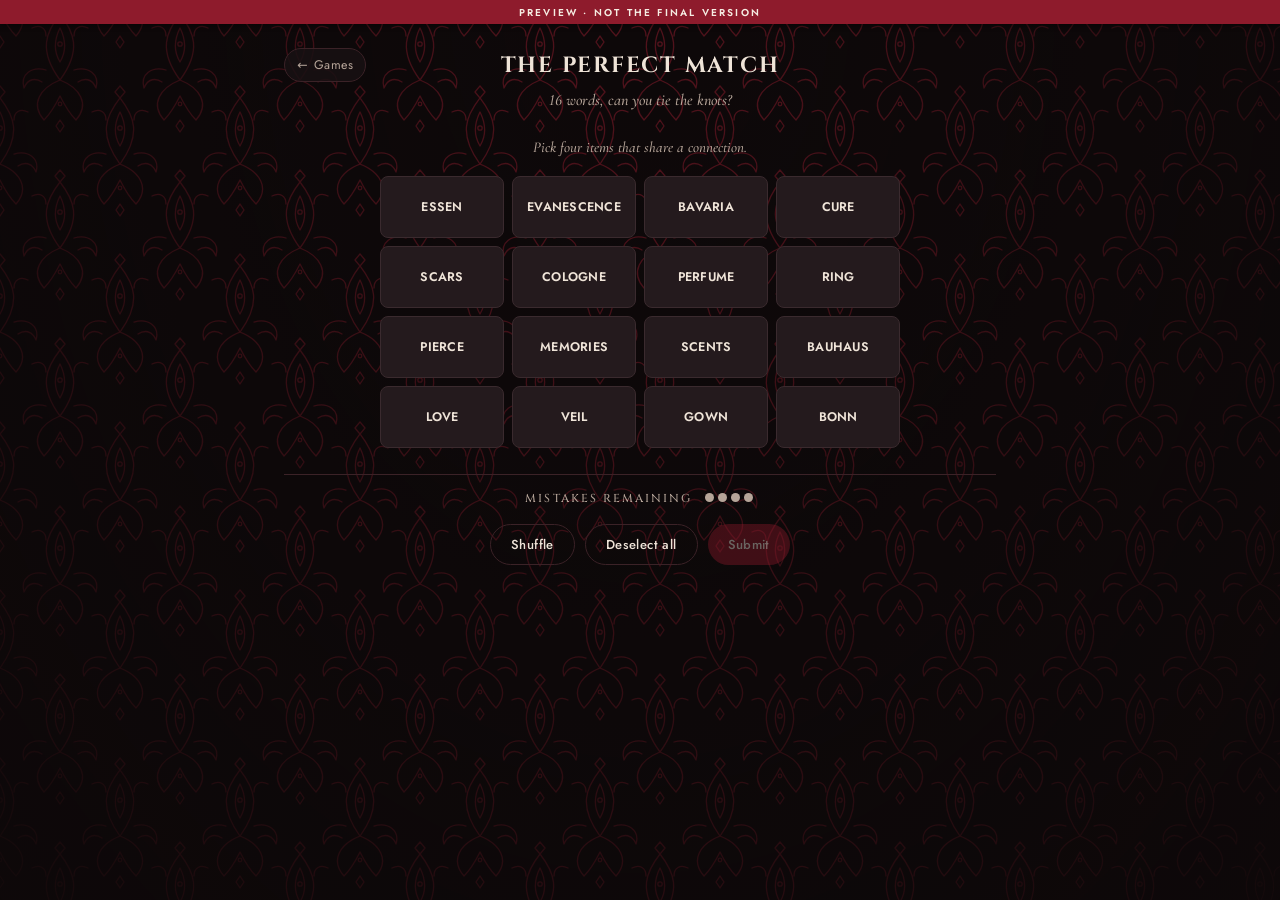
==== commit 53a1d775: "Add files via upload" ====
--- a/connections.html
+++ b/connections.html
@@ -13,7 +13,7 @@
 <meta name="mobile-web-app-capable" content="yes">
 <meta name="apple-mobile-web-app-status-bar-style" content="black">
 <meta name="apple-mobile-web-app-title" content="Deema’s Games">
-<title>Connections — Deema’s Bridal Shower</title>
+<title>The Perfect Match — Deema’s Bridal Shower</title>
 <link rel="stylesheet" href="fonts.css">
 <link rel="stylesheet" href="styles.css">
 <link rel="stylesheet" href="theme.css">
@@ -25,11 +25,11 @@
 <div class="wrap">
 
   <div class="game-header">
-    <a class="back-link" href="index.html">&larr; <span data-cfg="site.backLabel">Games</span></a>
-    <h1 class="game-title" data-cfg="games.connections.title">Connections</h1>
-    <span class="header-spacer back-link" aria-hidden="true">&larr; <span data-cfg="site.backLabel">Games</span></span>
+    <a class="back-link" href="index.html" aria-label="Back to games"><span class="arrow">&larr;</span><span class="back-label" data-cfg="site.backLabel">Games</span></a>
+    <h1 class="game-title" data-cfg="games.connections.title">The Perfect Match</h1>
+    <span class="header-spacer back-link" aria-hidden="true"><span class="arrow">&larr;</span><span class="back-label" data-cfg="site.backLabel">Games</span></span>
   </div>
-  <p class="game-sub" data-cfg="games.connections.sub">Sixteen words. Four secrets.</p>
+  <p class="game-sub" data-cfg="games.connections.sub">16 words, can you tie the knots?</p>
   <p class="conn-instructions">Pick four items that share a connection.</p>
 
   <div id="solvedGroups"></div>
@@ -37,10 +37,15 @@
 
   <div class="mistakes" id="mistakes"></div>
 
-  <div class="conn-controls">
+  <div class="conn-controls" id="playControls">
     <button class="pill-btn ghost" id="shuffleBtn">Shuffle</button>
     <button class="pill-btn ghost" id="deselectBtn">Deselect all</button>
     <button class="pill-btn" id="submitBtn">Submit</button>
+  </div>
+  <!-- shown once the game is over, so the results can be reopened after the pop-up is closed -->
+  <div class="conn-controls is-hidden" id="endControls">
+    <button class="pill-btn ghost" id="resultsBtn">See results</button>
+    <button class="pill-btn" id="againBtn">&#8635; Play again</button>
   </div>
 
 </div>
@@ -96,6 +101,10 @@
 let mistakesUsed = 0;
 let locked = false;
 let guessLog = [];
+let guessedSigs = new Set();   // every 4-word combination already submitted
+let ended = false;
+let lastWon = false;
+let gen = 0;                   // bumps on restart so a pending pop-up from the old game is cancelled
 
 const grid = document.getElementById('grid');
 const solvedGroupsEl = document.getElementById('solvedGroups');
@@ -148,11 +157,16 @@
   });
   fitCells();
 
-  solvedGroupsEl.innerHTML = '';
+  // Solved rows are only ADDED, never rebuilt, so rows already on screen
+  // don't replay their reveal animation every time a tile is tapped.
+  const shown = new Set([...solvedGroupsEl.children].map(el => el.dataset.key));
+  if([...shown].some(k => !solved.includes(k))){ solvedGroupsEl.innerHTML = ''; shown.clear(); }   // new game
   solved.forEach(catKey=>{
+    if(shown.has(catKey)) return;
     const cat = CATEGORIES.find(c=>c.key===catKey);
     const div = document.createElement('div');
-    div.className = 'solved-group ' + catKey;
+    div.className = 'solved-group new ' + catKey;
+    div.dataset.key = catKey;
     div.innerHTML = `<div class="g-title"></div><div class="g-items"></div>`;
     div.querySelector('.g-title').textContent = cat.name;
     div.querySelector('.g-items').textContent = cat.words.join(' · ');
@@ -166,6 +180,9 @@
 
   submitBtn.disabled = selected.length !== 4;
   if(solved.length === CATEGORIES.length) submitBtn.disabled = true;
+
+  document.getElementById('playControls').classList.toggle('is-hidden', ended);
+  document.getElementById('endControls').classList.toggle('is-hidden', !ended);
 }
 
 function toggleSelect(word){
@@ -180,8 +197,52 @@
   render();
 }
 
+// How long the finished board stays visible before the share pop-up opens.
+const FINISH_PAUSE = 2300;
+
+function finishWin(){
+  const myGen = gen;
+  locked = true; ended = true; lastWon = true;
+  render();
+  setTimeout(()=>{ if(myGen === gen) launchConfettiBurst(); }, 450);
+  setTimeout(()=>{ if(myGen === gen) openModal(true); }, FINISH_PAUSE);
+}
+
+// Out of mistakes: reveal the remaining groups one at a time, then pause before the pop-up.
+function finishLose(){
+  const myGen = gen;
+  locked = true; selected = [];
+  const left = CATEGORIES.filter(c => !solved.includes(c.key));
+  const STEP = 1000, FIRST = 600;
+  render();
+  left.forEach((c, i)=>{
+    setTimeout(()=>{
+      if(myGen !== gen) return;
+      solved.push(c.key);
+      haptic(10);
+      render();
+    }, FIRST + i * STEP);
+  });
+  const lastAt = FIRST + (left.length - 1) * STEP;
+  setTimeout(()=>{ if(myGen === gen){ ended = true; lastWon = false; render(); } }, lastAt + 300);
+  setTimeout(()=>{ if(myGen === gen) openModal(false); }, lastAt + FINISH_PAUSE);
+}
+
 function submitGuess(){
   if(selected.length !== 4 || locked) return;
+
+  // the same four words can't be tried twice (and it doesn't cost a mistake)
+  const sig = [...selected].sort().join('|');
+  if(guessedSigs.has(sig)){
+    document.querySelectorAll('.conn-cell.selected').forEach(el=>{
+      el.classList.add('shake');
+      setTimeout(()=>el.classList.remove('shake'), 420);
+    });
+    showToast('Already guessed');
+    haptic(15);
+    return;
+  }
+  guessedSigs.add(sig);
   locked = true;
 
   const cats = selected.map(w => allWords.find(a=>a.word===w).cat);
@@ -195,9 +256,7 @@
     locked = false;
     render();
 
-    if(solved.length === CATEGORIES.length){
-      setTimeout(()=>{ launchConfettiBurst(); openModal(true); }, 500);
-    }
+    if(solved.length === CATEGORIES.length) finishWin();
   } else {
     const counts = {};
     cats.forEach(c => counts[c] = (counts[c]||0) + 1);
@@ -210,14 +269,11 @@
     setTimeout(()=>{
       document.querySelectorAll('.conn-cell.selected').forEach(el=>el.classList.remove('shake'));
       if(maxCount === 3) showToast('One away…');
-      locked = false;
 
       if(mistakesUsed >= MAX_MISTAKES){
-        CATEGORIES.forEach(c=>{ if(!solved.includes(c.key)) solved.push(c.key); });
-        selected = [];
-        render();
-        setTimeout(()=> openModal(false), 400);
+        finishLose();            // stays locked while the answers are revealed
       } else {
+        locked = false;
         render();
       }
     }, 420);
@@ -261,12 +317,17 @@
 }
 function closeModal(){ modalOverlay.classList.remove('show'); }
 
-document.getElementById('playAgainBtn').addEventListener('click', ()=>{
+function restart(){
+  gen++;
   closeModal();
   selected = []; solved = []; mistakesUsed = 0; guessLog = []; locked = false;
+  guessedSigs = new Set(); ended = false; lastWon = false;
   order = shuffle(allWords);
   render();
-});
+}
+document.getElementById('playAgainBtn').addEventListener('click', restart);
+document.getElementById('againBtn').addEventListener('click', restart);
+document.getElementById('resultsBtn').addEventListener('click', ()=> openModal(lastWon));
 modalOverlay.addEventListener('click', (e)=>{ if(e.target === modalOverlay) closeModal(); });
 
 function shareText(){ return `${SHARE_LINE}\n\n${buildEmojiGrid()}`; }
--- a/styles.css
+++ b/styles.css
@@ -213,8 +213,11 @@
 
 /* ---------- game chrome (shared by game pages) ---------- */
 .game-header{
+  /* equal-width side slots keep the title truly centred whatever is in them
+     (back button on the left; timer or an invisible spacer on the right) */
+  --hdr-side:92px;
   display:grid;
-  grid-template-columns: auto 1fr auto;
+  grid-template-columns: var(--hdr-side) minmax(0,1fr) var(--hdr-side);
   align-items:center;
   gap:10px;
   margin-bottom:8px;
@@ -240,13 +243,40 @@
 .header-spacer{ grid-column:3; visibility:hidden; pointer-events:none; }
 
 .game-title{
+  grid-column:2;
+  min-width:0;
+  white-space:nowrap;       /* common.js shrinks the font a little if a long name wouldn't fit */
+  overflow:hidden;
   font-family:var(--font-heading);
   font-style:italic;
   font-weight:600;
   font-size:28px;
   text-align:center;
   margin:0;
-}
+  padding:2px 0;
+}
+
+/* timer chip (crossword) sits in the right-hand header slot */
+.xw-timer{
+  grid-column:3;
+  justify-self:end;
+  min-width:56px;
+  text-align:center;
+  font-family:var(--font-body);
+  font-variant-numeric:tabular-nums;
+  font-size:13px;
+  font-weight:600;
+  letter-spacing:0.04em;
+  color:var(--ink-soft);
+  border:1px solid var(--rule);
+  background:var(--paper);
+  border-radius:20px;
+  padding:7px 11px;
+}
+.xw-timer.running{ color:var(--ink); }
+.xw-timer.done{ color:var(--rose-deep); border-color:var(--rose); }
+
+.is-hidden{ display:none !important; }
 .game-sub{ text-align:center; color:var(--ink-soft); font-size:13px; margin:6px 0 28px; }
 
 .pill-btn{
@@ -390,8 +420,10 @@
   border-radius:8px;
   padding:14px 16px;
   text-align:center;
-  animation:reveal .3s ease;
-}
+}
+/* only a row that has JUST been solved animates in (the class stays, but the
+   element isn't rebuilt, so it doesn't replay when other tiles are tapped) */
+.solved-group.new{ animation:reveal .45s ease; }
 @keyframes reveal{ from{ opacity:0; transform:translateY(-6px);} to{ opacity:1; transform:translateY(0);} }
 .solved-group.y{ background:var(--cat-yellow-bg); color:var(--cat-yellow); }
 .solved-group.g{ background:var(--cat-green-bg);  color:var(--cat-green); }
@@ -534,10 +566,11 @@
   display:flex; align-items:center; justify-content:center;
   z-index:60;
   opacity:0; pointer-events:none;
-  transition:opacity .25s ease;
+  visibility:hidden;                 /* hidden buttons must not keep keyboard focus */
+  transition:opacity .25s ease, visibility 0s linear .25s;
   padding:20px;
 }
-.modal-overlay.show{ opacity:1; pointer-events:auto; }
+.modal-overlay.show{ opacity:1; pointer-events:auto; visibility:visible; transition-delay:0s; }
 
 .win-modal{
   background:var(--paper);
@@ -634,9 +667,13 @@
 @media (max-width:480px){
   .wrap{ padding:20px 14px 28px; }
   .game-header{ margin-bottom:2px; }
+  .game-header{ --hdr-side:44px; gap:6px; }
   .game-title{ font-size:23px; }
   .game-sub{ margin:4px 0 16px; font-size:12px; }
-  .back-link{ padding:6px 10px; font-size:12px; }
+  /* phones: back button is just an arrow so the longer game names fit on one line */
+  .back-link{ width:30px; height:30px; padding:0; justify-content:center; gap:0; font-size:14px; }
+  .back-link .back-label{ display:none; }
+  .xw-timer{ min-width:0; width:44px; height:30px; padding:0; display:flex; align-items:center; justify-content:center; font-size:12px; letter-spacing:0.02em; }
 
   .wordle-board{ gap:5px; margin:0 auto 16px; max-width:280px; }
   .wordle-cell{ font-size:21px; border-width:1.5px; }
@@ -689,8 +726,7 @@
 }
 /* very narrow phones (iPhone 5/SE 1st gen): keep the header on one line */
 @media (max-width:340px){
-  .game-title{ font-size:14px !important; letter-spacing:0.02em !important; }
-  .back-link{ padding:5px 8px; font-size:11.5px; }
+  .game-title{ letter-spacing:0.02em !important; }
   .conn-grid{ gap:4px; }
 }
 
--- a/theme.css
+++ b/theme.css
@@ -32,8 +32,8 @@
   --present:#B08A2E;
   --absent:#3A2F32;
   --cell-filled:#85666B;
-  --key-bg:#2A1D20;
-  --key-hover:#3A272B;
+  --key-bg:#3B2A2F;         /* unused letters: clearly lighter than ruled-out ones */
+  --key-hover:#4C363C;
 
   /* Connections (fill colour + dark text on top) */
   --tile-bg:#241A1D;
@@ -53,6 +53,7 @@
   --xw-word:#D9BFB6;
   --xw-active:#A3213A;
   --xw-active-ink:#F6EDE3;
+  --xw-wrong:#C4152E;       /* red line through a letter Check found wrong */
 
   /* confetti (comma separated): deep-red petals + a little bone */
   --confetti:#8E1B2C,#B02238,#6A1020,#D9CBB9,#C0394D;
@@ -170,7 +171,9 @@
   font-family:var(--font-heading);
   font-weight:500;
   font-size:10px;
-  letter-spacing:0.2em;
+  letter-spacing:0.14em;
+  line-height:1.6;
+  text-wrap:balance;
   color:var(--rose-deep);
 }
 .tile-icon{ width:84px; max-height:84px; margin-bottom:0; }
@@ -212,7 +215,16 @@
 .wordle-cell{ font-weight:700; letter-spacing:0; }
 .wordle-cell.correct{ box-shadow:inset 0 0 0 1px rgba(255,255,255,0.12); }
 .key{ color:var(--ink); }
-.key.correct,.key.present,.key.absent{ color:var(--on-accent); }
+.key.correct,.key.present{ color:var(--on-accent); }
+/* letters that are NOT in the word: sunk, dim and struck through so they read as "used up" */
+.key.absent{
+  background:#0C0809;
+  color:#6A585D;
+  box-shadow:inset 0 0 0 1px #2A1D20;
+  text-decoration:line-through;
+  text-decoration-thickness:1.5px;
+  text-decoration-color:#8E1B2C;
+}
 
 .conn-instructions{ font-family:var(--font-italic); font-style:italic; font-size:15px; }
 .conn-cell{ border:1px solid #3A2A2E; }
@@ -226,6 +238,21 @@
 .xw-cluebar{ border:1px solid rgba(255,255,255,0.12); }
 .xw-num{ font-family:var(--font-heading); font-weight:700; }
 .xw-cell.active-cell .xw-num{ color:#F6EDE3; }
+
+/* Check: a wrong letter gets a red line through it (cream when the square is selected, since it sits on red) */
+.xw-cell.wrong .xw-letter{ color:#9E1127; }
+.xw-cell.wrong::after{
+  content:""; position:absolute; inset:0; pointer-events:none;
+  background:linear-gradient(to top right,
+    transparent calc(50% - 1.5px), var(--xw-wrong) calc(50% - 1.5px),
+    var(--xw-wrong) calc(50% + 1.5px), transparent calc(50% + 1.5px));
+}
+.xw-cell.wrong.active-cell .xw-letter{ color:#F6EDE3; }
+.xw-cell.wrong.active-cell::after{
+  background:linear-gradient(to top right,
+    transparent calc(50% - 1.5px), #F6EDE3 calc(50% - 1.5px),
+    #F6EDE3 calc(50% + 1.5px), transparent calc(50% + 1.5px));
+}
 .xw-clue-text,.tile p,.game-sub,.win-modal p,.share-line,.conn-instructions,footer.foot{ font-variant-numeric:lining-nums; font-feature-settings:'lnum' 1; }
 
 /* ---------- modal ---------- */
@@ -233,7 +260,10 @@
   background:linear-gradient(180deg, #1D1416 0%, #150E10 100%);
   border:1px solid var(--rule);
   padding-top:50px;
-  overflow:hidden;
+  overflow-x:hidden;
+  overflow-y:auto;                       /* scrolls instead of getting cut off on very short screens */
+  max-height:calc(100vh - 40px);
+  max-height:calc(100dvh - 40px);
 }
 .win-modal::before{
   content:""; position:absolute; top:0; left:0; right:0; height:24px;
@@ -249,6 +279,9 @@
 .win-modal h2{ font-family:var(--font-heading); font-style:normal; font-weight:700; font-size:21px; letter-spacing:0.06em; text-transform:uppercase; }
 .win-modal p{ font-family:var(--font-italic); font-style:italic; font-size:16px; }
 .share-line{ font-family:var(--font-italic); font-size:17px; line-height:1.3; }
+/* the two lines that frame the emoji grid, mirroring the message that gets shared */
+.share-line.share-head{ margin-bottom:8px; color:var(--ink); }
+.share-line.share-close{ margin:-6px 0 16px; }
 .restart-btn{ background:transparent; border-color:#8E1B2C; }
 
 /* ---------- confetti → petals ---------- */
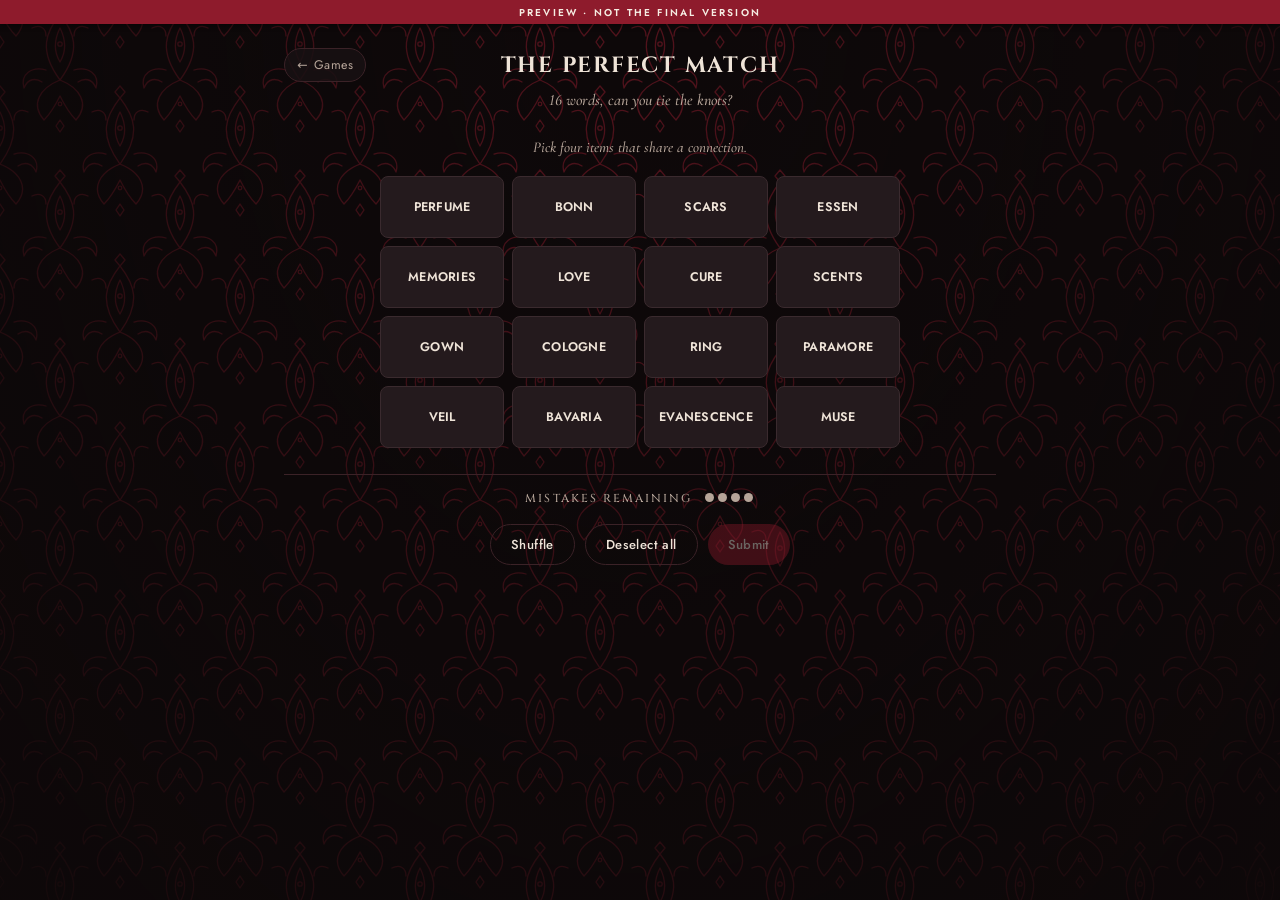
==== commit fc81e88e: "Add files via upload" ====
--- a/connections.html
+++ b/connections.html
@@ -54,6 +54,8 @@
 
 <!-- Win / finish modal -->
 <div class="modal-overlay" id="modalOverlay">
+  <div class="win-wrap">
+    <button class="modal-close" id="closeBtn" aria-label="Close"><svg viewBox="0 0 14 14" fill="none" aria-hidden="true"><path d="M2 2l10 10M12 2L2 12" stroke="currentColor" stroke-width="1.8" stroke-linecap="round"/></svg></button>
   <div class="win-modal">
     <div class="win-seal" id="winSeal">
       <svg viewBox="0 0 24 24" fill="none" xmlns="http://www.w3.org/2000/svg">
@@ -75,6 +77,7 @@
     </div>
     <button class="play-again-btn" id="playAgainBtn">&#8635; Play again</button>
   </div>
+  </div>
 </div>
 
 <script src="config.js"></script>
@@ -309,7 +312,7 @@
   } else {
     winSeal.classList.add('hidden');
     winTitle.textContent = 'So close!';
-    winSub.textContent = "Out of guesses — here's the full list above.";
+    winSub.textContent = 'Out of guesses. Close this to see all the answers.';
     shareLine.style.display = 'none';
     shareRow.style.display = 'none';
   }
@@ -328,7 +331,9 @@
 document.getElementById('playAgainBtn').addEventListener('click', restart);
 document.getElementById('againBtn').addEventListener('click', restart);
 document.getElementById('resultsBtn').addEventListener('click', ()=> openModal(lastWon));
+document.getElementById('closeBtn').addEventListener('click', closeModal);
 modalOverlay.addEventListener('click', (e)=>{ if(e.target === modalOverlay) closeModal(); });
+document.addEventListener('keydown', (e)=>{ if(e.key === 'Escape') closeModal(); });
 
 function shareText(){ return `${SHARE_LINE}\n\n${buildEmojiGrid()}`; }
 document.getElementById('shareWhatsapp').addEventListener('click', ()=>{
--- a/styles.css
+++ b/styles.css
@@ -524,6 +524,27 @@
 .xw-toolbar{ display:flex; gap:8px; justify-content:center; flex-wrap:wrap; }
 .xw-toolbar .pill-btn{ padding:9px 16px; font-size:12.5px; }
 
+/* Option tabs above the board (only shown when the crossword has more than one puzzle) */
+.xw-tabs{ display:flex; gap:6px; justify-content:center; margin:2px auto 8px; }
+.xw-tabs[hidden]{ display:none; }
+.xw-tab{
+  font-family:var(--font-heading);
+  font-weight:600;
+  font-size:12px;
+  letter-spacing:0.14em;
+  text-transform:uppercase;
+  min-height:32px;
+  padding:6px 18px;
+  border-radius:999px;
+  border:1px solid var(--rule);
+  background:transparent;
+  color:var(--ink-soft);
+  cursor:pointer;
+  transition:background .15s ease, color .15s ease, border-color .15s ease;
+}
+.xw-tab:hover{ border-color:var(--rose); color:var(--ink); }
+.xw-tab.active{ background:var(--rose); border-color:var(--rose); color:var(--on-accent); }
+
 @media (max-width:480px){
   .xw-board{ width:min(100%, 300px); margin:4px auto 12px; }
   .xw-cluebar{ padding:8px 4px; margin-bottom:12px; min-height:46px; }
@@ -537,7 +558,7 @@
    Deliberately distinct from .pill-btn so it can't be mistaken for the
    on-screen Enter key: outlined, accent-toned, on its own row. */
 .restart-row{
-  display:flex; justify-content:center;
+  display:flex; justify-content:center; flex-wrap:wrap; gap:10px;
   margin-top:26px;
   padding-top:20px;
   border-top:1px solid var(--rule);
@@ -558,12 +579,15 @@
 }
 .restart-btn:hover{ background:var(--rose); color:var(--on-accent); }
 .restart-btn:active{ transform:scale(0.97); }
+.restart-btn.solid{ background:var(--rose); color:var(--on-accent); }   /* "See results" - the main action once a game is over */
+.restart-btn.solid:hover{ filter:brightness(1.1); }
 
 /* ---------- win modal ---------- */
 .modal-overlay{
   position:fixed; inset:0;
   background:var(--overlay);
-  display:flex; align-items:center; justify-content:center;
+  display:flex; align-items:flex-start; justify-content:center;   /* the card centres itself with margin:auto, so a tall card scrolls instead of being clipped */
+  overflow-y:auto;
   z-index:60;
   opacity:0; pointer-events:none;
   visibility:hidden;                 /* hidden buttons must not keep keyboard focus */
@@ -575,16 +599,21 @@
 .win-modal{
   background:var(--paper);
   border-radius:18px;
-  padding:34px 30px 28px;
-  max-width:360px;
+  padding:var(--modal-pt,34px) var(--modal-px,30px) 28px;
   width:100%;
   text-align:center;
   box-shadow:0 20px 60px rgba(0,0,0,0.35);
+  position:relative;
+}
+/* wraps the card + its close button: the card may scroll on a short phone, the ✕ must not */
+.win-wrap{
+  position:relative;
+  width:100%; max-width:360px;
+  margin:auto;
   transform:scale(0.85) translateY(10px);
   transition:transform .3s cubic-bezier(.34,1.56,.64,1);
-  position:relative;
-}
-.modal-overlay.show .win-modal{ transform:scale(1) translateY(0); }
+}
+.modal-overlay.show .win-wrap{ transform:scale(1) translateY(0); }
 
 .win-seal{
   width:64px; height:64px;
@@ -597,6 +626,34 @@
 .win-seal.hidden{ display:none; }
 .win-modal h2{ font-family:var(--font-heading); font-style:italic; font-weight:600; font-size:26px; margin:0 0 6px; }
 .win-modal p{ font-size:13.5px; color:var(--ink-soft); margin:0 0 22px; }
+.win-modal p.tight{ margin-bottom:14px; }
+
+/* the ✕ in the top-right corner of every results pop-up (sits on .win-wrap, so it never scrolls away) */
+.modal-close{
+  position:absolute; top:8px; right:8px; z-index:3;
+  display:flex; align-items:center; justify-content:center;
+  width:40px; height:40px; padding:0;
+  border:none; border-radius:50%;
+  background:transparent; color:var(--ink-soft);
+  cursor:pointer;
+  transition:background .15s ease, color .15s ease, transform .1s ease;
+}
+.modal-close svg{ width:14px; height:14px; display:block; }
+.modal-close:hover{ background:var(--rule); color:var(--ink); }
+.modal-close:active{ transform:scale(0.92); }
+
+/* Wordle: the answer, shown on the results pop-up */
+.win-answer{ margin:0 0 20px; }
+.win-answer .lbl{
+  display:block; margin-bottom:4px;
+  font-size:11px; letter-spacing:0.14em; text-transform:uppercase; color:var(--ink-soft);
+}
+.win-answer .word{
+  display:block;
+  font-family:var(--font-heading); font-weight:700;
+  font-size:26px; letter-spacing:0.3em; padding-left:0.3em;   /* padding balances the trailing letter-space so it stays centred */
+  color:var(--rose-deep);
+}
 .win-emoji-grid{ font-size:20px; line-height:1.35; letter-spacing:2px; margin-bottom:20px; user-select:all; white-space:pre-line; }
 .share-line{
   font-family:var(--font-italic);
@@ -713,6 +770,10 @@
     width:min(100%, 300px, calc(100vh - 405px));
     width:min(100%, 300px, calc(100dvh - 405px));
   }
+  .xw-wrap.has-tabs .xw-board{
+    width:min(100%, 300px, calc(100vh - 447px));
+    width:min(100%, 300px, calc(100dvh - 447px));
+  }
   .key{ height:clamp(34px, 6.2vh, 44px); height:clamp(34px, 6.2dvh, 44px); }
 }
 @media (max-width:480px) and (max-height:720px){
--- a/theme.css
+++ b/theme.css
@@ -259,7 +259,7 @@
 .win-modal{
   background:linear-gradient(180deg, #1D1416 0%, #150E10 100%);
   border:1px solid var(--rule);
-  padding-top:50px;
+  --modal-pt:50px;                       /* top padding (room for the lace edge); the close button reads this too */
   overflow-x:hidden;
   overflow-y:auto;                       /* scrolls instead of getting cut off on very short screens */
   max-height:calc(100vh - 40px);
@@ -283,6 +283,24 @@
 .share-line.share-head{ margin-bottom:8px; color:var(--ink); }
 .share-line.share-close{ margin:-6px 0 16px; }
 .restart-btn{ background:transparent; border-color:#8E1B2C; }
+
+/* short phones (e.g. iPhone SE): tighten the card so the share buttons are rarely off-screen */
+@media (max-height:780px){
+  .win-modal{ --modal-pt:40px; --modal-px:22px; padding-bottom:18px; }
+  .win-seal{ width:46px; height:46px; margin-bottom:8px; }
+  .win-seal svg{ width:22px; height:22px; }
+  .win-modal h2{ font-size:19px; }
+  .win-modal p{ font-size:15px; margin-bottom:12px; }
+  .win-modal p.tight{ margin-bottom:6px; }
+  .win-answer{ margin-bottom:10px; }
+  .win-answer .word{ font-size:22px; }
+  .win-emoji-grid{ font-size:17px; line-height:1.22; margin-bottom:10px; }
+  .share-line{ font-size:15px; margin-bottom:8px; }
+  .share-line.share-close{ margin:-4px 0 10px; }
+  .share-row{ gap:7px; }
+  .share-btn{ padding:9px 16px; }
+  .play-again-btn{ margin-top:4px; padding:9px 22px; }
+}
 
 /* ---------- confetti → petals ---------- */
 .confetti span{ border-radius:60% 0 60% 0; opacity:0.5; }
